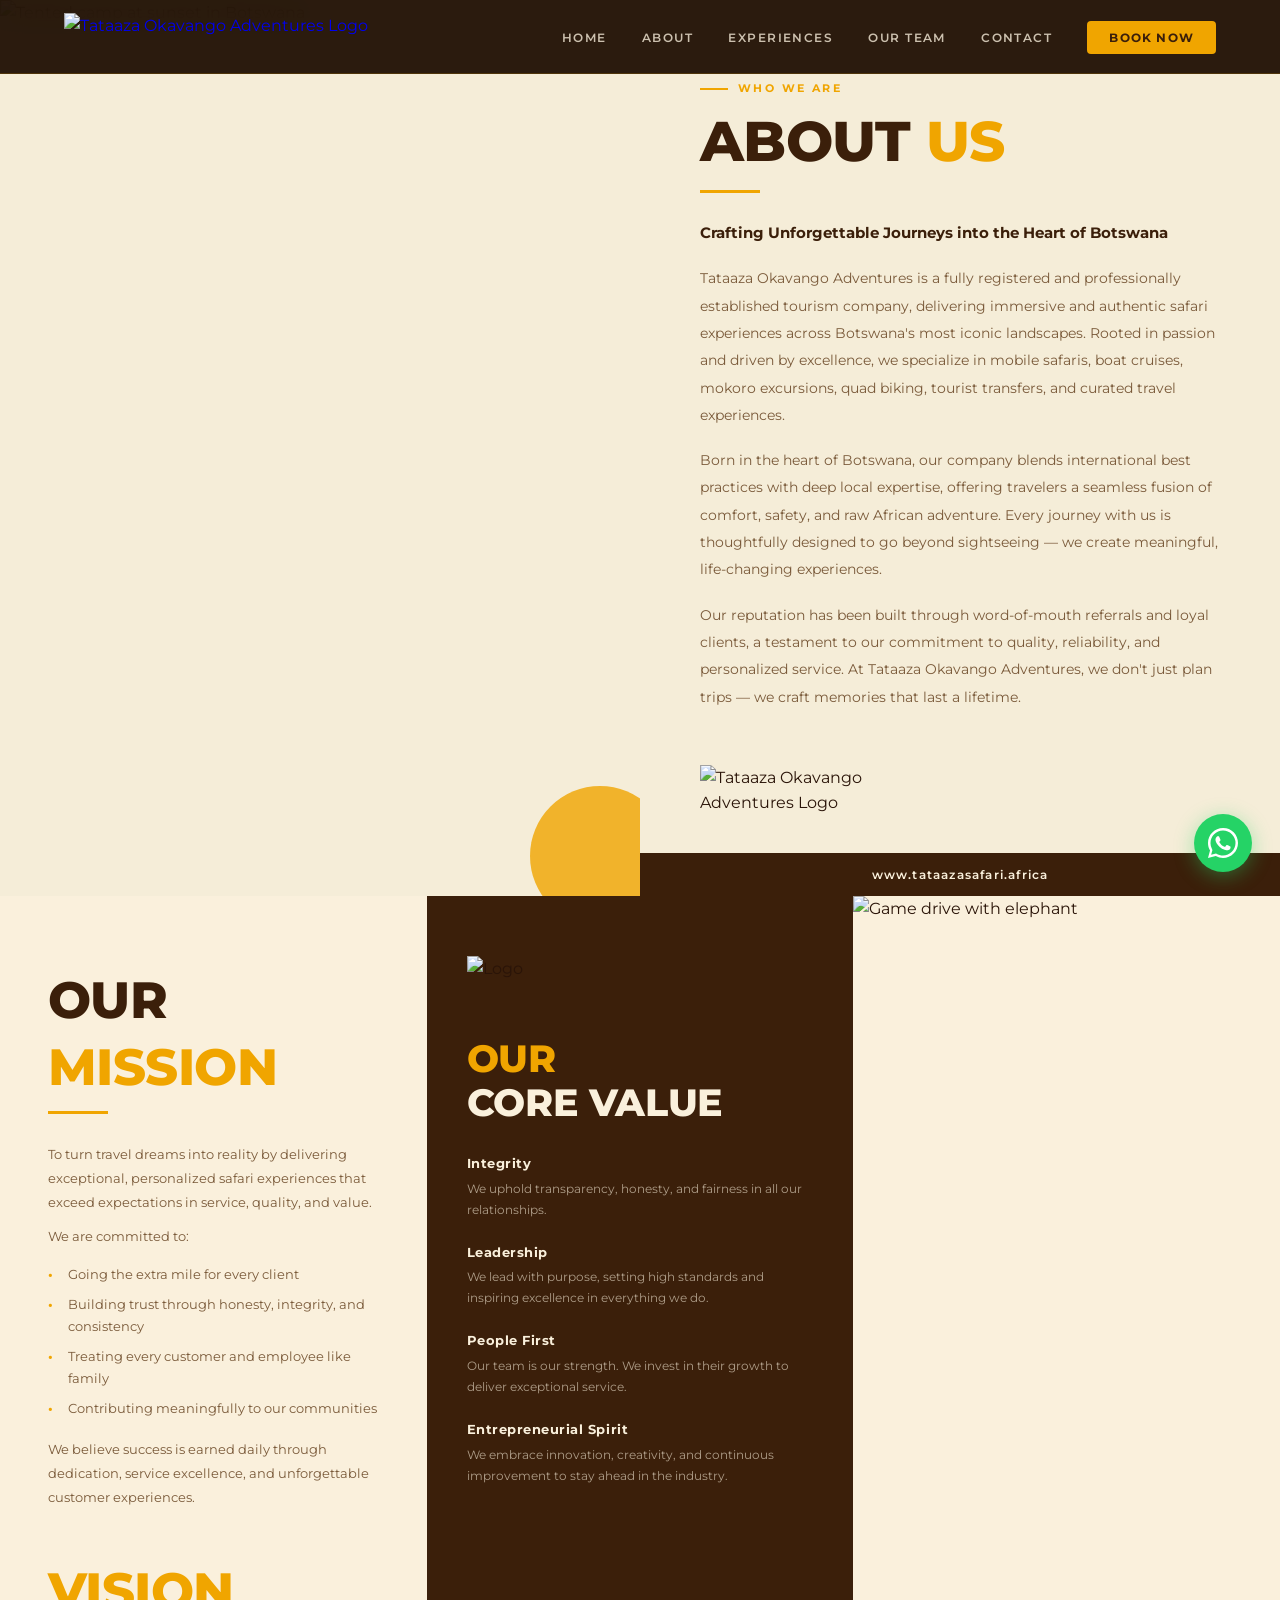
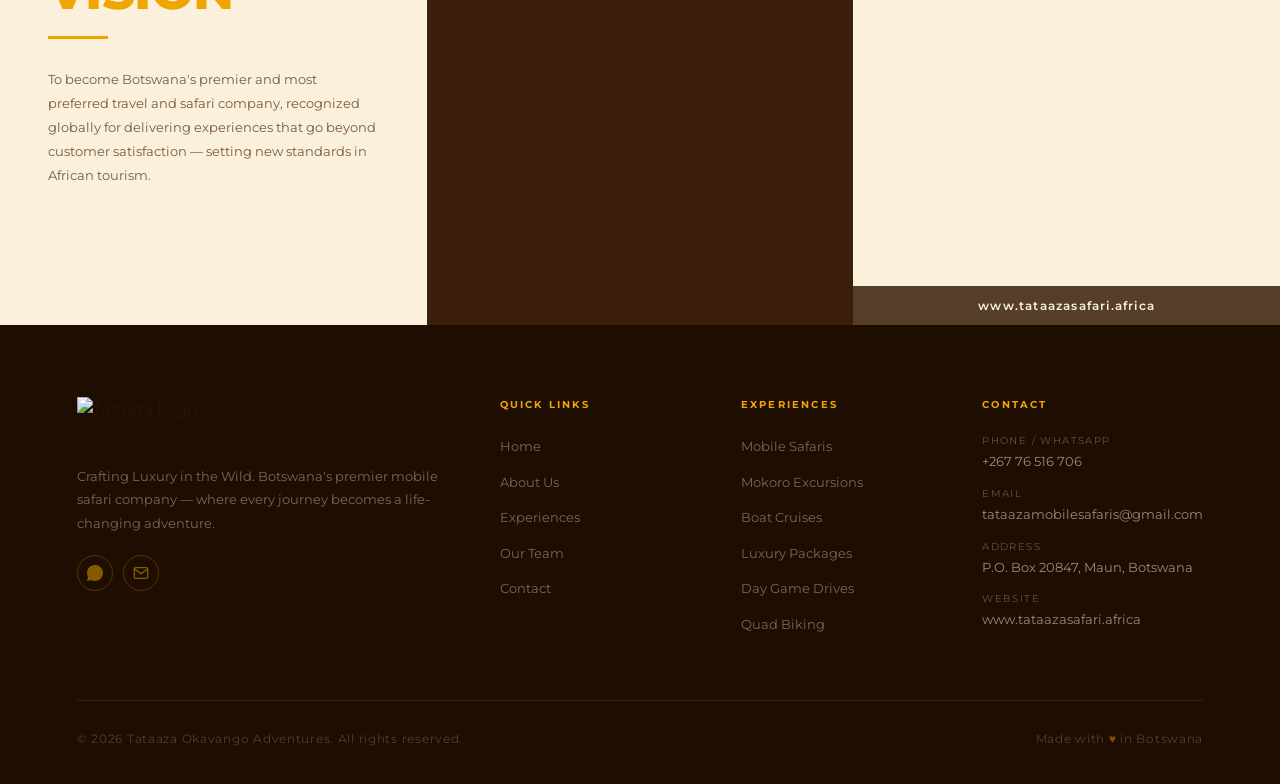
==== about.html @ d3a43def "Initial website upload" ====
<!DOCTYPE html>
<html lang="en">
<head>
  <meta charset="UTF-8">
  <meta name="viewport" content="width=device-width, initial-scale=1.0">
  <title>About Us | Tataaza Okavango Adventures</title>
  <meta name="description" content="Learn about Tataaza Okavango Adventures — our story, mission, vision and core values.">
  <link rel="preconnect" href="https://fonts.googleapis.com">
  <link rel="preconnect" href="https://fonts.gstatic.com" crossorigin>
  <link rel="stylesheet" href="css/style.css">
</head>
<body>

<!-- NAV -->
<nav id="main-nav">
  <a href="index.html" class="nav-logo">
    <img src="images/01_logo.png" alt="Tataaza Okavango Adventures Logo">
  </a>
  <ul class="nav-links">
    <li><a href="index.html">Home</a></li>
    <li><a href="about.html">About</a></li>
    <li><a href="experiences.html">Experiences</a></li>
    <li><a href="team.html">Our Team</a></li>
    <li><a href="contact.html">Contact</a></li>
    <li><a href="booking.html" class="nav-cta">Book Now</a></li>
  </ul>
  <button class="nav-hamburger" id="hamburger" aria-label="Menu">
    <span></span><span></span><span></span>
  </button>
</nav>

<!-- ABOUT US -->
<section id="about">
  <div class="about-layout">
    <div class="about-left reveal">
      <img src="images/05_tented_camp_sunset.jpg" alt="Tented camp at sunset in Botswana">
      <div class="about-corner-accent"></div>
    </div>
    <div class="about-right">
      <div class="section-label reveal">Who We Are</div>
      <h2 class="section-title reveal reveal-delay-1">ABOUT <span class="accent">US</span></h2>
      <div class="divider reveal reveal-delay-1"></div>
      <p style="font-size:15px;font-weight:700;color:var(--brown);margin-bottom:20px;" class="reveal reveal-delay-2">
        Crafting Unforgettable Journeys into the Heart of Botswana
      </p>
      <p class="about-body reveal reveal-delay-2">
        Tataaza Okavango Adventures is a fully registered and professionally established tourism company, delivering immersive and authentic safari experiences across Botswana's most iconic landscapes. Rooted in passion and driven by excellence, we specialize in mobile safaris, boat cruises, mokoro excursions, quad biking, tourist transfers, and curated travel experiences.
      </p>
      <p class="about-body reveal reveal-delay-3">
        Born in the heart of Botswana, our company blends international best practices with deep local expertise, offering travelers a seamless fusion of comfort, safety, and raw African adventure. Every journey with us is thoughtfully designed to go beyond sightseeing — we create meaningful, life-changing experiences.
      </p>
      <p class="about-body reveal reveal-delay-3">
        Our reputation has been built through word-of-mouth referrals and loyal clients, a testament to our commitment to quality, reliability, and personalized service. At Tataaza Okavango Adventures, we don't just plan trips — we craft memories that last a lifetime.
      </p>
      <img src="images/02_logo_large.png" class="about-logo reveal reveal-delay-4" alt="Tataaza Okavango Adventures Logo">
      <div class="about-footer-url">www.tataazasafari.africa</div>
    </div>
  </div>
</section>

<!-- MISSION / VISION / CORE VALUES -->
<section id="mission">
  <div class="mission-layout">
    <div class="mission-left">
      <div class="mission-block">
        <h2 class="mission-block-title dark reveal">OUR</h2>
        <h2 class="mission-block-title gold reveal reveal-delay-1">MISSION</h2>
        <div class="divider reveal reveal-delay-1"></div>
        <p class="mission-body reveal reveal-delay-2">
          To turn travel dreams into reality by delivering exceptional, personalized safari experiences that exceed expectations in service, quality, and value.
        </p>
        <p class="mission-body reveal reveal-delay-2">We are committed to:</p>
        <ul class="mission-list reveal reveal-delay-3">
          <li>Going the extra mile for every client</li>
          <li>Building trust through honesty, integrity, and consistency</li>
          <li>Treating every customer and employee like family</li>
          <li>Contributing meaningfully to our communities</li>
        </ul>
        <p class="mission-body reveal reveal-delay-3" style="margin-top:14px;">
          We believe success is earned daily through dedication, service excellence, and unforgettable customer experiences.
        </p>
      </div>
      <div class="mission-block">
        <h2 class="mission-block-title gold reveal">VISION</h2>
        <div class="divider reveal reveal-delay-1"></div>
        <p class="mission-body reveal reveal-delay-2">
          To become Botswana's premier and most preferred travel and safari company, recognized globally for delivering experiences that go beyond customer satisfaction — setting new standards in African tourism.
        </p>
      </div>
    </div>
    <div class="mission-center">
      <img src="images/01_logo.png" class="values-logo-inline reveal" alt="Logo">
      <h2 class="values-section-title reveal reveal-delay-1">OUR</h2>
      <h2 class="values-section-title reveal reveal-delay-1" style="color:var(--cream);margin-bottom:30px;">CORE VALUE</h2>
      <div class="value-item reveal reveal-delay-2">
        <div class="value-item-title">Integrity</div>
        <div class="value-item-desc">We uphold transparency, honesty, and fairness in all our relationships.</div>
      </div>
      <div class="value-item reveal reveal-delay-2">
        <div class="value-item-title">Leadership</div>
        <div class="value-item-desc">We lead with purpose, setting high standards and inspiring excellence in everything we do.</div>
      </div>
      <div class="value-item reveal reveal-delay-3">
        <div class="value-item-title">People First</div>
        <div class="value-item-desc">Our team is our strength. We invest in their growth to deliver exceptional service.</div>
      </div>
      <div class="value-item reveal reveal-delay-3">
        <div class="value-item-title">Entrepreneurial Spirit</div>
        <div class="value-item-desc">We embrace innovation, creativity, and continuous improvement to stay ahead in the industry.</div>
      </div>
    </div>
    <div class="mission-right reveal reveal-delay-2">
      <img src="images/06_elephant_guide_jeep.jpg" alt="Game drive with elephant">
      <div class="mission-footer-url">www.tataazasafari.africa</div>
    </div>
  </div>
</section>

<!-- FOOTER -->
<footer>
  <div class="footer-grid">
    <div>
      <img src="images/01_logo.png" class="footer-logo" alt="Tataaza Logo">
      <p class="footer-brand-desc">Crafting Luxury in the Wild. Botswana's premier mobile safari company — where every journey becomes a life-changing adventure.</p>
      <div class="footer-social">
        <a href="https://wa.me/26776516706" target="_blank" rel="noopener" aria-label="WhatsApp">
          <svg viewBox="0 0 24 24" width="16" height="16" fill="currentColor"><path d="M20.52 3.48A11.93 11.93 0 0 0 12 0C5.37 0 0 5.37 0 12c0 2.12.56 4.19 1.62 6.01L0 24l6.18-1.62A11.93 11.93 0 0 0 12 24c6.63 0 12-5.37 12-12 0-3.21-1.25-6.22-3.48-8.52z"/></svg>
        </a>
        <a href="mailto:tataazamobilesafaris@gmail.com" aria-label="Email">
          <svg viewBox="0 0 24 24" width="16" height="16" fill="none" stroke="currentColor" stroke-width="2"><path d="M4 4h16c1.1 0 2 .9 2 2v12c0 1.1-.9 2-2 2H4c-1.1 0-2-.9-2-2V6c0-1.1.9-2 2-2z"/><polyline points="22,6 12,13 2,6"/></svg>
        </a>
      </div>
    </div>
    <div>
      <div class="footer-col-title">Quick Links</div>
      <ul class="footer-links">
        <li><a href="index.html">Home</a></li>
        <li><a href="about.html">About Us</a></li>
        <li><a href="experiences.html">Experiences</a></li>
        <li><a href="team.html">Our Team</a></li>
        <li><a href="contact.html">Contact</a></li>
      </ul>
    </div>
    <div>
      <div class="footer-col-title">Experiences</div>
      <ul class="footer-links">
        <li><a href="booking.html">Mobile Safaris</a></li>
        <li><a href="booking.html">Mokoro Excursions</a></li>
        <li><a href="booking.html">Boat Cruises</a></li>
        <li><a href="booking.html">Luxury Packages</a></li>
        <li><a href="booking.html">Day Game Drives</a></li>
        <li><a href="booking.html">Quad Biking</a></li>
      </ul>
    </div>
    <div>
      <div class="footer-col-title">Contact</div>
      <div class="footer-contact-item"><span>Phone / WhatsApp</span><a href="tel:+26776516706">+267 76 516 706</a></div>
      <div class="footer-contact-item"><span>Email</span><a href="mailto:tataazamobilesafaris@gmail.com">tataazamobilesafaris@gmail.com</a></div>
      <div class="footer-contact-item"><span>Address</span><span>P.O. Box 20847, Maun, Botswana</span></div>
      <div class="footer-contact-item"><span>Website</span><a href="https://www.tataazasafari.africa" target="_blank" rel="noopener">www.tataazasafari.africa</a></div>
    </div>
  </div>
  <div class="footer-bottom">
    <p>&copy; 2026 Tataaza Okavango Adventures. All rights reserved.</p>
    <p>Made with <span>♥</span> in Botswana</p>
  </div>
</footer>

<a class="whatsapp-float" href="https://wa.me/26776516706?text=Hello%20Tataaza!%20I'd%20like%20to%20enquire%20about%20a%20safari." target="_blank" rel="noopener" aria-label="Chat on WhatsApp">
  <svg viewBox="0 0 24 24"><path d="M20.52 3.48A11.93 11.93 0 0 0 12 0C5.37 0 0 5.37 0 12c0 2.12.56 4.19 1.62 6.01L0 24l6.18-1.62A11.93 11.93 0 0 0 12 24c6.63 0 12-5.37 12-12 0-3.21-1.25-6.22-3.48-8.52zM12 22c-1.85 0-3.66-.5-5.23-1.44l-.37-.22-3.87 1.01 1.04-3.76-.24-.39A9.94 9.94 0 0 1 2 12C2 6.48 6.48 2 12 2c2.67 0 5.18 1.04 7.07 2.93A9.94 9.94 0 0 1 22 12c0 5.52-4.48 10-10 10zm5.44-7.43c-.3-.15-1.77-.87-2.04-.97s-.47-.15-.67.15-.77.97-.94 1.17-.35.22-.64.07a8.12 8.12 0 0 1-2.39-1.47 8.95 8.95 0 0 1-1.65-2.05c-.17-.3-.02-.46.13-.61.13-.13.3-.34.44-.51.15-.17.2-.3.3-.5s.05-.37-.02-.52c-.07-.15-.67-1.62-.92-2.22-.24-.58-.49-.5-.67-.51l-.57-.01c-.2 0-.52.07-.79.37s-1.04 1.02-1.04 2.48 1.07 2.88 1.22 3.08c.15.2 2.1 3.21 5.09 4.5.71.31 1.27.49 1.7.63.71.22 1.36.19 1.87.12.57-.09 1.77-.72 2.02-1.42.25-.7.25-1.3.17-1.42-.07-.12-.27-.19-.57-.34z"/></svg>
</a>

<script src="js/main.js"></script>
</body>
</html>
---- css/style.css ----
/* ====================================================
   TATAAZA OKAVANGO ADVENTURES — Main Stylesheet
   Fonts: Coco Gothic (via Google Fonts fallback) + Montserrat
   Colors from brand PDF:
     Brown dark  : #3B1F0A
     Gold/Orange : #D4920A / #F0A500
     Cream/Beige : #FAF0DC / #EDE0C4
   ==================================================== */

@import url('https://fonts.googleapis.com/css2?family=Montserrat:ital,wght@0,300;0,400;0,600;0,700;0,800;1,400&family=Playfair+Display:ital,wght@0,700;0,800;1,700&display=swap');

:root {
  /* Brand palette (from PDF) */
  --brown:        #3B1F0A;
  --brown-mid:    #5C3317;
  --brown-light:  #8B5E3C;
  --gold:         #F0A500;
  --gold-dark:    #C88200;
  --gold-pale:    #FAE9BC;
  --cream:        #FAF0DC;
  --cream-dark:   #EDE0C4;
  --cream-warm:   #F5EDD8;
  --bark:         #1E0E02;
  --text-dark:    #2A1408;
  --text-muted:   #7A5A3A;

  /* Spacing */
  --section-pad:  110px 6vw;
  --max-w:        1200px;
}

*, *::before, *::after { box-sizing: border-box; margin: 0; padding: 0; }
html { scroll-behavior: smooth; }

body {
  font-family: 'Montserrat', sans-serif;
  background: var(--cream);
  color: var(--text-dark);
  overflow-x: hidden;
  line-height: 1.6;
}

img { display: block; max-width: 100%; }

/* ─── TYPOGRAPHY ─── */
h1, h2, h3 {
  font-family: 'Montserrat', sans-serif;
  font-weight: 800;
  line-height: 1.05;
  letter-spacing: -0.01em;
}

.display-title {
  font-size: clamp(48px, 7vw, 88px);
  font-weight: 800;
  text-transform: uppercase;
  letter-spacing: -0.02em;
}

.section-title {
  font-size: clamp(32px, 4.5vw, 56px);
  font-weight: 800;
  text-transform: uppercase;
  color: var(--brown);
}

.section-title .accent {
  color: var(--gold);
}

.section-label {
  font-size: 11px;
  font-weight: 700;
  letter-spacing: 0.22em;
  text-transform: uppercase;
  color: var(--gold);
  margin-bottom: 14px;
  display: flex;
  align-items: center;
  gap: 10px;
}
.section-label::before {
  content: '';
  display: block;
  width: 28px; height: 2px;
  background: var(--gold);
}

.divider {
  width: 60px; height: 3px;
  background: var(--gold);
  margin: 20px 0 28px;
}

/* ─── BUTTONS ─── */
.btn-primary {
  display: inline-flex;
  align-items: center;
  gap: 10px;
  background: var(--gold);
  color: var(--brown);
  text-decoration: none;
  padding: 14px 34px;
  font-family: 'Montserrat', sans-serif;
  font-size: 12px;
  font-weight: 700;
  letter-spacing: 0.14em;
  text-transform: uppercase;
  border-radius: 4px;
  border: none;
  cursor: pointer;
  transition: background 0.2s, transform 0.15s;
}
.btn-primary:hover {
  background: var(--gold-dark);
  transform: translateY(-2px);
}

.btn-secondary {
  display: inline-flex;
  align-items: center;
  gap: 10px;
  background: transparent;
  color: var(--cream);
  text-decoration: none;
  padding: 14px 34px;
  font-family: 'Montserrat', sans-serif;
  font-size: 12px;
  font-weight: 600;
  letter-spacing: 0.14em;
  text-transform: uppercase;
  border: 2px solid rgba(250,240,220,0.5);
  border-radius: 4px;
  transition: border-color 0.2s, color 0.2s;
}
.btn-secondary:hover {
  border-color: var(--gold);
  color: var(--gold);
}

.btn-dark {
  display: inline-flex;
  align-items: center;
  gap: 10px;
  background: var(--brown);
  color: var(--gold);
  text-decoration: none;
  padding: 14px 34px;
  font-family: 'Montserrat', sans-serif;
  font-size: 12px;
  font-weight: 700;
  letter-spacing: 0.14em;
  text-transform: uppercase;
  border-radius: 4px;
  border: none;
  cursor: pointer;
  transition: background 0.2s;
}
.btn-dark:hover { background: var(--brown-mid); }

/* ─── SECTION BASE ─── */
section { position: relative; }
.section-inner {
  max-width: var(--max-w);
  margin: 0 auto;
  padding: var(--section-pad);
}

/* ─────────────────────────────────────────
   NAV
───────────────────────────────────────── */
nav {
  position: fixed;
  top: 0; left: 0; right: 0;
  z-index: 1000;
  display: flex;
  align-items: center;
  justify-content: space-between;
  padding: 0 5vw;
  height: 74px;
  background: rgba(30, 14, 2, 0.94);
  backdrop-filter: blur(14px);
  border-bottom: 1px solid rgba(240,165,0,0.18);
  transition: background 0.3s;
}

.nav-logo {
  display: flex;
  align-items: center;
  gap: 12px;
  text-decoration: none;
}

.nav-logo img {
  height: 48px;
  width: auto;
  object-fit: contain;
}

.nav-links {
  display: flex;
  align-items: center;
  gap: 2.2rem;
  list-style: none;
}

.nav-links a {
  color: rgba(250,240,220,0.78);
  text-decoration: none;
  font-size: 12px;
  font-weight: 600;
  letter-spacing: 0.12em;
  text-transform: uppercase;
  transition: color 0.2s;
}
.nav-links a:hover { color: var(--gold); }

.nav-cta {
  background: var(--gold) !important;
  color: var(--brown) !important;
  padding: 9px 22px;
  border-radius: 4px;
  font-weight: 700 !important;
  letter-spacing: 0.1em !important;
  transition: background 0.2s !important;
}
.nav-cta:hover { background: var(--gold-dark) !important; }

.nav-hamburger {
  display: none;
  flex-direction: column;
  gap: 5px;
  cursor: pointer;
  background: none;
  border: none;
  padding: 4px;
}
.nav-hamburger span {
  display: block;
  width: 24px; height: 2px;
  background: var(--gold);
  border-radius: 2px;
  transition: all 0.3s;
}

/* ─────────────────────────────────────────
   HERO
───────────────────────────────────────── */
#hero {
  min-height: 100vh;
  display: flex;
  flex-direction: column;
  justify-content: flex-end;
  position: relative;
  overflow: hidden;
}

.hero-bg {
  position: absolute;
  inset: 0;
  background-size: cover;
  background-position: center;
}

.hero-bg::after {
  content: '';
  position: absolute;
  inset: 0;
  background: linear-gradient(
    to bottom,
    rgba(10,5,0,0.25) 0%,
    rgba(10,5,0,0.05) 35%,
    rgba(30,14,2,0.88) 100%
  );
}

/* Wildlife silhouette strip at hero bottom */
.hero-silhouette {
  position: absolute;
  bottom: 0; left: 0; right: 0;
  height: 140px;
  z-index: 2;
  pointer-events: none;
}
.hero-silhouette img {
  width: 100%;
  height: 100%;
  object-fit: cover;
  object-position: bottom;
  filter: brightness(0) invert(0); /* keep dark */
}

.hero-content {
  position: relative;
  z-index: 3;
  padding: 0 8vw 130px;
  max-width: 900px;
}

.hero-tag {
  display: inline-block;
  font-size: 11px;
  font-weight: 700;
  letter-spacing: 0.22em;
  text-transform: uppercase;
  color: var(--gold);
  border: 1px solid rgba(240,165,0,0.5);
  padding: 7px 18px;
  border-radius: 4px;
  margin-bottom: 26px;
  background: rgba(240,165,0,0.12);
}

.hero-headline {
  font-size: clamp(48px, 8vw, 96px);
  font-weight: 800;
  line-height: 0.95;
  color: var(--cream);
  margin-bottom: 28px;
  text-transform: uppercase;
  letter-spacing: -0.02em;
  text-shadow: 0 2px 32px rgba(0,0,0,0.35);
}

.hero-sub {
  font-size: 15px;
  font-weight: 400;
  line-height: 1.8;
  color: rgba(250,240,220,0.78);
  max-width: 480px;
  margin-bottom: 44px;
  letter-spacing: 0.03em;
}

.hero-actions {
  display: flex;
  align-items: center;
  gap: 16px;
  flex-wrap: wrap;
}

/* Contact bar in hero bottom */
.hero-footer-bar {
  position: absolute;
  bottom: 0; left: 0; right: 0;
  z-index: 4;
  display: flex;
  align-items: center;
  justify-content: center;
  gap: 8px;
  padding: 14px 5vw;
  background: rgba(59, 31, 10, 0.88);
  font-size: 13px;
  font-weight: 500;
  color: rgba(250,240,220,0.9);
  letter-spacing: 0.04em;
}
.hero-footer-bar span { opacity: 0.5; }

/* ─────────────────────────────────────────
   WELCOME / ABOUT
───────────────────────────────────────── */
#welcome {
  background: var(--cream);
}

/* Painted watercolor brush texture overlay */
#welcome::before {
  content: '';
  position: absolute;
  top: 0; left: 0; right: 0; bottom: 0;
  background: url('../images/19_page_background_texture.jpg') center/cover no-repeat;
  opacity: 0.06;
  pointer-events: none;
}

.welcome-layout {
  display: grid;
  grid-template-columns: 1fr 1fr;
  gap: 80px;
  align-items: start;
}

.welcome-left {}

.welcome-title-block {
  margin-bottom: 32px;
}

.welcome-body {
  font-size: 14px;
  font-weight: 400;
  line-height: 1.95;
  color: var(--text-muted);
  margin-bottom: 18px;
}

.welcome-sig {
  margin-top: 36px;
  padding-top: 24px;
  border-top: 1px solid rgba(59,31,10,0.12);
}
.welcome-sig-name {
  font-weight: 700;
  font-size: 15px;
  color: var(--brown);
}
.welcome-sig-role {
  font-size: 12px;
  font-weight: 600;
  letter-spacing: 0.12em;
  text-transform: uppercase;
  color: var(--gold);
  margin-top: 4px;
}

/* Right: sliced vertical photo strip like PDF page 2 */
.welcome-photo-strip {
  display: flex;
  gap: 4px;
  height: 560px;
  align-items: stretch;
}
.welcome-photo-strip .strip-slice {
  flex: 1;
  overflow: hidden;
  border-radius: 3px;
}
.welcome-photo-strip .strip-slice img {
  width: 100%;
  height: 100%;
  object-fit: cover;
  object-position: center;
  transition: transform 0.5s;
}
.welcome-photo-strip .strip-slice:hover img {
  transform: scale(1.04);
}

.welcome-footer-url {
  text-align: center;
  font-size: 12px;
  font-weight: 600;
  letter-spacing: 0.14em;
  color: var(--cream);
  background: var(--brown);
  padding: 10px 0;
  border-radius: 40px;
  margin-top: 32px;
}

/* ─────────────────────────────────────────
   ABOUT US (full split page)
───────────────────────────────────────── */
#about {
  background: var(--cream-warm);
  position: relative;
}

.about-layout {
  display: grid;
  grid-template-columns: 1fr 1fr;
  min-height: 70vh;
  gap: 0;
}

.about-left {
  position: relative;
  overflow: hidden;
}
.about-left img {
  width: 100%;
  height: 100%;
  object-fit: cover;
}

/* Rounded corner accent block (like PDF p3) */
.about-corner-accent {
  position: absolute;
  bottom: -30px; right: -30px;
  width: 140px; height: 140px;
  background: var(--gold);
  border-radius: 50%;
  opacity: 0.8;
  z-index: 2;
}

.about-right {
  padding: 80px 60px;
  background: var(--cream-warm);
  display: flex;
  flex-direction: column;
  justify-content: center;
  position: relative;
}

/* Faint logo watermark */
.about-right::after {
  content: '';
  position: absolute;
  bottom: 40px; right: 40px;
  width: 180px; height: 180px;
  background: url('../images/02_logo_large.png') center/contain no-repeat;
  opacity: 0.08;
  pointer-events: none;
}

.about-body {
  font-size: 14px;
  font-weight: 400;
  line-height: 1.95;
  color: var(--text-muted);
  margin-bottom: 18px;
}

.about-logo {
  margin-top: 36px;
  width: 180px;
}

.about-footer-url {
  position: absolute;
  bottom: 0; left: 0; right: 0;
  text-align: center;
  font-size: 12px;
  font-weight: 600;
  color: var(--cream);
  background: var(--brown);
  padding: 12px 0;
  letter-spacing: 0.1em;
}

/* ─────────────────────────────────────────
   MISSION / VISION / CORE VALUES
───────────────────────────────────────── */
#mission {
  background: var(--cream);
  position: relative;
}

/* Texture overlay */
#mission::before {
  content: '';
  position: absolute;
  inset: 0;
  background: url('../images/19_page_background_texture.jpg') center/cover;
  opacity: 0.06;
  pointer-events: none;
}

.mission-layout {
  display: grid;
  grid-template-columns: 1fr 1fr 1fr;
  gap: 0;
  min-height: 600px;
}

/* Left: Mission + Vision on cream */
.mission-left {
  padding: 80px 48px;
  background: var(--cream);
  display: flex;
  flex-direction: column;
  justify-content: center;
}

.mission-block { margin-bottom: 48px; }

.mission-block-title {
  font-size: clamp(36px, 4vw, 52px);
  font-weight: 800;
  text-transform: uppercase;
  line-height: 0.95;
  margin-bottom: 18px;
}
.mission-block-title.gold { color: var(--gold); }
.mission-block-title.dark { color: var(--brown); }

.mission-body {
  font-size: 13px;
  font-weight: 400;
  line-height: 1.85;
  color: var(--text-muted);
  margin-bottom: 10px;
}

.mission-list {
  list-style: none;
  margin-top: 10px;
}
.mission-list li {
  font-size: 13px;
  font-weight: 400;
  color: var(--text-muted);
  line-height: 1.7;
  padding: 4px 0 4px 20px;
  position: relative;
}
.mission-list li::before {
  content: '•';
  position: absolute;
  left: 0;
  color: var(--gold);
  font-weight: 700;
}

/* Centre: Core Values on dark brown */
.mission-center {
  background: var(--brown);
  padding: 60px 40px;
  display: flex;
  flex-direction: column;
  justify-content: flex-start;
}

.values-section-title {
  font-size: clamp(28px, 3vw, 42px);
  font-weight: 800;
  text-transform: uppercase;
  color: var(--gold);
  line-height: 1;
  margin-bottom: 6px;
}

.values-logo-inline {
  width: 56px;
  height: 56px;
  object-fit: contain;
  margin-bottom: 28px;
}

.value-item {
  margin-bottom: 22px;
}
.value-item-title {
  font-size: 13px;
  font-weight: 700;
  color: var(--cream);
  margin-bottom: 4px;
  letter-spacing: 0.04em;
}
.value-item-desc {
  font-size: 12px;
  font-weight: 400;
  color: rgba(250,240,220,0.6);
  line-height: 1.75;
}

/* Right: photo of jeep + elephant */
.mission-right {
  position: relative;
  overflow: hidden;
}
.mission-right img {
  width: 100%;
  height: 100%;
  object-fit: cover;
  object-position: left center;
}

.mission-footer-url {
  position: absolute;
  bottom: 0; left: 0; right: 0;
  text-align: center;
  font-size: 12px;
  font-weight: 600;
  color: var(--cream);
  background: rgba(59,31,10,0.85);
  padding: 10px 0;
  letter-spacing: 0.1em;
}

/* ─────────────────────────────────────────
   EXPERIENCES / SIGNATURE
───────────────────────────────────────── */
#experiences {
  background: var(--cream-warm);
  position: relative;
}

#experiences::before {
  content: '';
  position: absolute;
  inset: 0;
  background: url('../images/19_page_background_texture.jpg') center/cover;
  opacity: 0.07;
  pointer-events: none;
}

.exp-layout {
  display: grid;
  grid-template-columns: 1fr 1fr;
  gap: 80px;
  align-items: start;
}

.exp-left {}

.exp-type-label {
  font-size: 12px;
  font-weight: 700;
  color: var(--gold);
  letter-spacing: 0.16em;
  text-transform: uppercase;
  margin-bottom: 8px;
}

.exp-type-body {
  font-size: 13px;
  font-weight: 400;
  line-height: 1.85;
  color: var(--text-muted);
  margin-bottom: 24px;
}

.exp-right {
  text-align: right;
  position: relative;
}

.exp-signature-title {
  font-size: clamp(48px, 6vw, 80px);
  font-weight: 800;
  text-transform: uppercase;
  line-height: 0.9;
  letter-spacing: -0.02em;
  color: var(--brown);
}
.exp-signature-title .accent {
  color: var(--gold);
  display: block;
  margin-top: 4px;
}
.exp-signature-sub {
  font-size: 13px;
  font-style: italic;
  color: var(--gold);
  margin-top: 12px;
  line-height: 1.6;
  font-weight: 600;
}

/* Destination photo strip (horizontal, 5 images) */
.exp-photo-row {
  display: grid;
  grid-template-columns: repeat(5, 1fr);
  gap: 0;
  margin-top: 60px;
  height: 280px;
}

.exp-photo-cell {
  position: relative;
  overflow: hidden;
}
.exp-photo-cell img {
  width: 100%;
  height: 100%;
  object-fit: cover;
  transition: transform 0.5s;
}
.exp-photo-cell:hover img { transform: scale(1.06); }

.exp-photo-caption {
  position: absolute;
  bottom: 0; left: 0; right: 0;
  background: linear-gradient(to top, rgba(30,14,2,0.85) 0%, transparent 100%);
  padding: 20px 12px 12px;
  font-size: 10px;
  font-weight: 700;
  text-transform: uppercase;
  letter-spacing: 0.08em;
  color: var(--cream);
  line-height: 1.4;
}

.exp-destinations-bar {
  background: var(--brown);
  color: rgba(250,240,220,0.75);
  font-size: 11px;
  font-weight: 500;
  letter-spacing: 0.06em;
  padding: 14px 5vw;
  text-align: center;
  line-height: 1.8;
}

/* ─────────────────────────────────────────
   WHY CHOOSE US
───────────────────────────────────────── */
#why {
  background: var(--cream);
  position: relative;
}

#why::before {
  content: '';
  position: absolute;
  inset: 0;
  background: url('../images/19_page_background_texture.jpg') center/cover;
  opacity: 0.06;
  pointer-events: none;
}

.why-layout {
  display: grid;
  grid-template-columns: 1fr 1fr;
  gap: 80px;
  align-items: center;
}

.why-left {}

.why-points {
  display: flex;
  flex-direction: column;
  gap: 20px;
  margin-top: 36px;
}

.why-point {
  display: flex;
  gap: 16px;
  align-items: flex-start;
}

.why-bullet {
  width: 8px; height: 8px;
  border-radius: 50%;
  background: var(--gold);
  margin-top: 6px;
  flex-shrink: 0;
}

.why-point-text {
  font-size: 13px;
  font-weight: 400;
  line-height: 1.75;
  color: var(--text-muted);
}

.why-logo-block {
  margin-top: 48px;
}
.why-logo-block img {
  width: 200px;
}

/* Right: stacked tent interior photos */
.why-right {
  display: grid;
  grid-template-columns: 1fr 1fr;
  gap: 8px;
}
.why-photo-main {
  grid-column: span 2;
  height: 280px;
  overflow: hidden;
  border-radius: 3px;
}
.why-photo-main img {
  width: 100%;
  height: 100%;
  object-fit: cover;
}
.why-photo-small {
  height: 200px;
  overflow: hidden;
  border-radius: 3px;
  position: relative;
}
.why-photo-small img {
  width: 100%;
  height: 100%;
  object-fit: cover;
}
/* Brown block accent */
.why-photo-block {
  background: var(--brown);
  border-radius: 3px;
}

/* ─────────────────────────────────────────
   GEAR / CLOSING INSPIRATION
───────────────────────────────────────── */
#gear {
  background: var(--brown);
  position: relative;
  overflow: hidden;
}

.gear-layout {
  display: grid;
  grid-template-columns: 1fr 1fr;
  min-height: 70vh;
  gap: 0;
}

.gear-left {
  position: relative;
  overflow: hidden;
}
.gear-left img {
  width: 100%;
  height: 100%;
  object-fit: cover;
}

/* Silhouette overlay at bottom of photo */
.gear-left::after {
  content: '';
  position: absolute;
  bottom: 0; left: 0; right: 0;
  height: 120px;
  background: url('../images/17_wildlife_silhouette_strip.png') bottom/contain no-repeat;
  opacity: 0.85;
}

.gear-right {
  background: var(--cream);
  padding: 80px 60px;
  display: flex;
  flex-direction: column;
  justify-content: center;
}

.gear-heading {
  font-size: clamp(28px, 3.5vw, 44px);
  font-weight: 800;
  text-transform: uppercase;
  color: var(--brown);
  margin-bottom: 8px;
}
.gear-heading .accent { color: var(--gold); display: block; }

.gear-body {
  font-size: 14px;
  font-weight: 400;
  line-height: 1.9;
  color: var(--text-muted);
  margin-bottom: 18px;
}

.gear-quote {
  font-size: 15px;
  font-weight: 700;
  font-style: italic;
  color: var(--brown);
  margin-top: 24px;
}

.gear-header-bar {
  background: var(--brown);
  padding: 28px 8vw;
  display: flex;
  align-items: center;
  justify-content: flex-end;
}
.gear-header-bar-title {
  font-size: clamp(22px, 3vw, 40px);
  font-weight: 800;
  text-transform: uppercase;
  color: var(--cream);
  text-align: right;
}
.gear-header-bar-title span {
  display: block;
  color: var(--gold);
}

/* ─────────────────────────────────────────
   TEAM
───────────────────────────────────────── */
#team {
  position: relative;
  overflow: hidden;
}

.team-hero-bg {
  position: absolute;
  inset: 0;
  background-size: cover;
  background-position: center top;
  z-index: 0;
}
.team-hero-bg::after {
  content: '';
  position: absolute;
  inset: 0;
  background: linear-gradient(to bottom,
    rgba(10,5,0,0.5) 0%,
    rgba(250,240,220,0.92) 45%,
    var(--cream) 80%
  );
}

.team-inner {
  position: relative;
  z-index: 1;
  max-width: var(--max-w);
  margin: 0 auto;
  padding: 80px 6vw 100px;
}

.team-headline {
  font-size: clamp(36px, 6vw, 72px);
  font-weight: 800;
  text-transform: uppercase;
  color: var(--cream);
  text-align: center;
  letter-spacing: -0.01em;
  margin-bottom: 12px;
  text-shadow: 0 2px 20px rgba(0,0,0,0.4);
}
.team-logo-top {
  display: flex;
  justify-content: center;
  margin-bottom: 16px;
}
.team-logo-top img {
  height: 72px;
  filter: drop-shadow(0 2px 8px rgba(0,0,0,0.4));
}

.team-grid {
  display: grid;
  grid-template-columns: 1fr 1fr;
  gap: 40px;
  margin-top: 60px;
}

.team-card {
  background: var(--cream);
  border-radius: 4px;
  overflow: hidden;
  box-shadow: 0 8px 40px rgba(59,31,10,0.15);
}

.team-photo {
  width: 100%;
  aspect-ratio: 4/3;
  object-fit: cover;
  object-position: top center;
  display: block;
}

.team-name-bar {
  background: var(--brown);
  padding: 14px 24px;
  font-size: 12px;
  font-weight: 700;
  letter-spacing: 0.18em;
  text-transform: uppercase;
  color: var(--gold);
  text-align: center;
}

.team-card-body {
  padding: 28px 28px 32px;
  display: grid;
  grid-template-columns: 1fr 1fr;
  gap: 24px;
}

.team-bio-col { }

.team-bio-name {
  font-size: 14px;
  font-weight: 700;
  color: var(--brown);
  margin-bottom: 4px;
}
.team-bio-role {
  font-size: 11px;
  font-weight: 600;
  letter-spacing: 0.12em;
  text-transform: uppercase;
  color: var(--gold);
  margin-bottom: 16px;
}
.team-bio-text {
  font-size: 12px;
  font-weight: 400;
  line-height: 1.8;
  color: var(--text-muted);
}

/* Silhouette footer bar */
.team-footer-url {
  text-align: center;
  font-size: 12px;
  font-weight: 600;
  letter-spacing: 0.12em;
  color: var(--cream);
  background: var(--brown);
  padding: 14px 0;
  position: relative;
  z-index: 1;
}
.team-silhouette-bar {
  height: 80px;
  background: url('../images/17_wildlife_silhouette_strip.png') bottom/cover;
  background-color: var(--cream);
  opacity: 0.6;
}

/* ─────────────────────────────────────────
   BOOKING / CONTACT
───────────────────────────────────────── */
#booking {
  background: var(--cream-warm);
  position: relative;
}

#booking::before {
  content: '';
  position: absolute;
  inset: 0;
  background: url('../images/19_page_background_texture.jpg') center/cover;
  opacity: 0.06;
}

.booking-layout {
  display: grid;
  grid-template-columns: 1fr 1.5fr;
  gap: 80px;
  align-items: start;
}

.booking-left {}

.contact-cards {
  display: flex;
  flex-direction: column;
  gap: 14px;
  margin-top: 40px;
}

.contact-card {
  display: flex;
  align-items: center;
  gap: 16px;
  background: var(--cream);
  border: 1px solid rgba(59,31,10,0.12);
  padding: 16px 20px;
  border-radius: 4px;
  text-decoration: none;
  transition: border-color 0.2s, background 0.2s;
}
.contact-card:hover {
  border-color: var(--gold);
  background: var(--gold-pale);
}
.contact-card-icon {
  width: 44px; height: 44px;
  border-radius: 50%;
  display: flex;
  align-items: center;
  justify-content: center;
  font-size: 20px;
  flex-shrink: 0;
}
.contact-card-icon.whatsapp { background: #E8F8EE; }
.contact-card-icon.email    { background: #EEF3FB; }
.contact-card-icon.phone    { background: var(--gold-pale); }
.contact-card-label {
  font-size: 10px;
  font-weight: 700;
  letter-spacing: 0.16em;
  text-transform: uppercase;
  color: var(--text-muted);
  margin-bottom: 2px;
}
.contact-card-value {
  font-size: 14px;
  font-weight: 600;
  color: var(--brown);
}

.booking-address {
  font-size: 12px;
  color: var(--text-muted);
  margin-top: 20px;
  font-weight: 400;
}

/* Form */
.booking-form {
  background: var(--brown);
  padding: 52px 52px 56px;
  border-radius: 6px;
  position: relative;
}

.form-title {
  font-size: 28px;
  font-weight: 700;
  color: var(--cream);
  margin-bottom: 6px;
}
.form-sub {
  font-size: 13px;
  font-weight: 400;
  color: rgba(250,240,220,0.55);
  margin-bottom: 36px;
}

.form-row {
  display: grid;
  grid-template-columns: 1fr 1fr;
  gap: 14px;
  margin-bottom: 14px;
}
.form-group {
  display: flex;
  flex-direction: column;
  gap: 7px;
  margin-bottom: 14px;
}
.form-group label {
  font-size: 10px;
  font-weight: 700;
  letter-spacing: 0.18em;
  text-transform: uppercase;
  color: rgba(250,240,220,0.5);
}
.form-group input,
.form-group select,
.form-group textarea {
  background: rgba(250,240,220,0.08);
  border: 1px solid rgba(250,240,220,0.18);
  border-radius: 4px;
  padding: 12px 16px;
  font-family: 'Montserrat', sans-serif;
  font-size: 13px;
  font-weight: 400;
  color: var(--cream);
  outline: none;
  transition: border-color 0.2s;
  width: 100%;
  appearance: none;
}
.form-group input::placeholder,
.form-group textarea::placeholder { color: rgba(250,240,220,0.3); }
.form-group input:focus,
.form-group select:focus,
.form-group textarea:focus { border-color: var(--gold); }
.form-group select option { background: var(--brown); color: var(--cream); }
.form-group textarea { resize: vertical; min-height: 100px; line-height: 1.6; }

.form-submit {
  width: 100%;
  margin-top: 8px;
  display: flex;
  align-items: center;
  justify-content: center;
  gap: 12px;
  background: var(--gold);
  color: var(--brown);
  border: none;
  border-radius: 4px;
  padding: 15px 32px;
  font-family: 'Montserrat', sans-serif;
  font-size: 12px;
  font-weight: 700;
  letter-spacing: 0.14em;
  text-transform: uppercase;
  cursor: pointer;
  transition: background 0.2s, transform 0.15s;
}
.form-submit:hover { background: var(--gold-dark); transform: translateY(-1px); }
.form-note {
  font-size: 11px;
  font-weight: 400;
  color: rgba(250,240,220,0.35);
  text-align: center;
  margin-top: 14px;
}

.success-msg {
  display: none;
  text-align: center;
  padding: 40px 32px;
}
.success-msg .icon { font-size: 52px; margin-bottom: 18px; }
.success-msg h3 {
  font-size: 28px;
  font-weight: 700;
  color: var(--cream);
  margin-bottom: 10px;
}
.success-msg p {
  font-size: 14px;
  font-weight: 300;
  color: rgba(250,240,220,0.55);
  margin-bottom: 24px;
}

/* ─────────────────────────────────────────
   JOIN (CONTACT CLOSING)
───────────────────────────────────────── */
#join {
  position: relative;
  overflow: hidden;
}

.join-layout {
  display: grid;
  grid-template-columns: 1fr 1fr;
  min-height: 60vh;
}

.join-left {
  background: rgba(30,14,2,0.75);
  position: relative;
  display: flex;
  flex-direction: column;
  justify-content: flex-end;
  padding: 60px 8vw;
}
.join-bg {
  position: absolute;
  inset: 0;
  z-index: -1;
}
.join-bg img {
  width: 100%;
  height: 100%;
  object-fit: cover;
}

.join-logo { width: 160px; margin-bottom: 32px; }

.join-heading {
  font-size: clamp(36px, 5vw, 64px);
  font-weight: 800;
  text-transform: uppercase;
  color: var(--gold);
  line-height: 1;
  margin-bottom: 6px;
}
.join-heading .white { color: var(--cream); }

.join-contacts {
  display: flex;
  flex-direction: column;
  gap: 16px;
  margin-top: 32px;
}
.join-contact-item {
  display: flex;
  align-items: center;
  gap: 14px;
  color: rgba(250,240,220,0.85);
  font-size: 14px;
  font-weight: 500;
  text-decoration: none;
  transition: color 0.2s;
}
.join-contact-item:hover { color: var(--gold); }
.join-contact-icon {
  width: 36px; height: 36px;
  border: 1.5px solid rgba(250,240,220,0.4);
  border-radius: 50%;
  display: flex;
  align-items: center;
  justify-content: center;
  font-size: 14px;
  flex-shrink: 0;
}

.join-right {
  position: relative;
}
.join-right img {
  width: 100%;
  height: 100%;
  object-fit: cover;
}

/* Wildlife silhouette at bottom */
.join-silhouette {
  position: absolute;
  bottom: 0; left: 0; right: 0;
  height: 100px;
  background: url('../images/17b_wildlife_silhouette_strip2.png') bottom/cover;
  z-index: 2;
}

.join-url-bar {
  position: absolute;
  bottom: 0; left: 0; right: 0;
  text-align: right;
  font-size: 12px;
  font-weight: 600;
  letter-spacing: 0.1em;
  color: var(--cream);
  background: rgba(59,31,10,0.85);
  padding: 10px 20px;
  z-index: 3;
}

/* ─────────────────────────────────────────
   FOOTER
───────────────────────────────────────── */
footer {
  background: var(--bark);
  padding: 72px 6vw 36px;
}

.footer-grid {
  max-width: var(--max-w);
  margin: 0 auto;
  display: grid;
  grid-template-columns: 2fr 1fr 1fr 1fr;
  gap: 60px;
  padding-bottom: 56px;
  border-bottom: 1px solid rgba(240,165,0,0.14);
}

.footer-logo { height: 52px; width: auto; margin-bottom: 16px; }

.footer-brand-desc {
  font-size: 13px;
  font-weight: 400;
  line-height: 1.8;
  color: rgba(250,240,220,0.4);
  margin-bottom: 20px;
}

.footer-social { display: flex; gap: 10px; }
.footer-social a {
  width: 36px; height: 36px;
  border: 1px solid rgba(240,165,0,0.25);
  border-radius: 50%;
  display: flex;
  align-items: center;
  justify-content: center;
  color: rgba(240,165,0,0.5);
  text-decoration: none;
  font-size: 15px;
  transition: border-color 0.2s, color 0.2s;
}
.footer-social a:hover { border-color: var(--gold); color: var(--gold); }

.footer-col-title {
  font-size: 10px;
  font-weight: 700;
  letter-spacing: 0.22em;
  text-transform: uppercase;
  color: var(--gold);
  margin-bottom: 20px;
}
.footer-links { list-style: none; display: flex; flex-direction: column; gap: 10px; }
.footer-links a {
  font-size: 13px;
  font-weight: 400;
  color: rgba(250,240,220,0.4);
  text-decoration: none;
  transition: color 0.2s;
}
.footer-links a:hover { color: var(--gold); }

.footer-contact-item {
  display: flex;
  flex-direction: column;
  gap: 2px;
  margin-bottom: 14px;
}
.footer-contact-item span:first-child {
  font-size: 10px;
  letter-spacing: 0.14em;
  text-transform: uppercase;
  color: rgba(250,240,220,0.3);
}
.footer-contact-item a,
.footer-contact-item span:last-child {
  font-size: 13px;
  font-weight: 400;
  color: rgba(250,240,220,0.55);
  text-decoration: none;
}
.footer-contact-item a:hover { color: var(--gold); }

.footer-bottom {
  max-width: var(--max-w);
  margin: 0 auto;
  padding-top: 28px;
  display: flex;
  align-items: center;
  justify-content: space-between;
  flex-wrap: wrap;
  gap: 12px;
}
.footer-bottom p {
  font-size: 12px;
  font-weight: 400;
  color: rgba(250,240,220,0.22);
  letter-spacing: 0.06em;
}
.footer-bottom span { color: rgba(240,165,0,0.45); }

/* ─────────────────────────────────────────
   FLOATING WHATSAPP
───────────────────────────────────────── */
.whatsapp-float {
  position: fixed;
  bottom: 28px; right: 28px;
  z-index: 999;
  width: 58px; height: 58px;
  background: #25D366;
  border-radius: 50%;
  display: flex;
  align-items: center;
  justify-content: center;
  box-shadow: 0 4px 20px rgba(37,211,102,0.4);
  text-decoration: none;
  transition: transform 0.2s, box-shadow 0.2s;
  animation: pulse-wa 2.5s ease infinite;
}
.whatsapp-float:hover {
  transform: scale(1.1);
  box-shadow: 0 6px 28px rgba(37,211,102,0.6);
  animation: none;
}
.whatsapp-float svg { width: 30px; height: 30px; fill: white; }

@keyframes pulse-wa {
  0%, 100% { box-shadow: 0 4px 20px rgba(37,211,102,0.4); }
  50%       { box-shadow: 0 4px 32px rgba(37,211,102,0.65); }
}

/* ─────────────────────────────────────────
   SCROLL REVEAL
───────────────────────────────────────── */
.reveal { opacity: 0; transform: translateY(26px); transition: opacity 0.7s ease, transform 0.7s ease; }
.reveal.visible { opacity: 1; transform: none; }
.reveal-delay-1 { transition-delay: 0.1s; }
.reveal-delay-2 { transition-delay: 0.2s; }
.reveal-delay-3 { transition-delay: 0.3s; }
.reveal-delay-4 { transition-delay: 0.4s; }

/* ─────────────────────────────────────────
   RESPONSIVE
───────────────────────────────────────── */
@media (max-width: 1024px) {
  .mission-layout { grid-template-columns: 1fr 1fr; }
  .mission-right { display: none; }
  .team-grid { grid-template-columns: 1fr; }
  .team-card-body { grid-template-columns: 1fr; }
}

@media (max-width: 900px) {
  .nav-links { display: none; }
  .nav-hamburger { display: flex; }
  nav.open .nav-links {
    display: flex;
    flex-direction: column;
    position: absolute;
    top: 74px; left: 0; right: 0;
    background: rgba(30,14,2,0.97);
    padding: 24px 5vw 32px;
    border-bottom: 1px solid rgba(240,165,0,0.2);
    gap: 20px;
  }
  .welcome-layout,
  .about-layout,
  .exp-layout,
  .why-layout,
  .gear-layout,
  .join-layout,
  .booking-layout { grid-template-columns: 1fr; gap: 40px; }
  .footer-grid { grid-template-columns: 1fr 1fr; }
  .form-row { grid-template-columns: 1fr; }
  .booking-form { padding: 36px 28px 40px; }
  .exp-photo-row { grid-template-columns: repeat(3, 1fr); }
  .exp-photo-row .exp-photo-cell:nth-child(4),
  .exp-photo-row .exp-photo-cell:nth-child(5) { display: none; }
  .hero-content { padding: 0 6vw 100px; }
}

@media (max-width: 600px) {
  :root { --section-pad: 70px 5vw; }
  .footer-grid { grid-template-columns: 1fr; }
  .exp-photo-row { grid-template-columns: 1fr 1fr; height: auto; }
  .exp-photo-cell { height: 160px; }
  .hero-footer-bar { flex-direction: column; gap: 4px; text-align: center; }
  .join-left, .join-right { min-height: 340px; }
  .mission-layout { grid-template-columns: 1fr; }
  .welcome-photo-strip { height: 300px; }
}
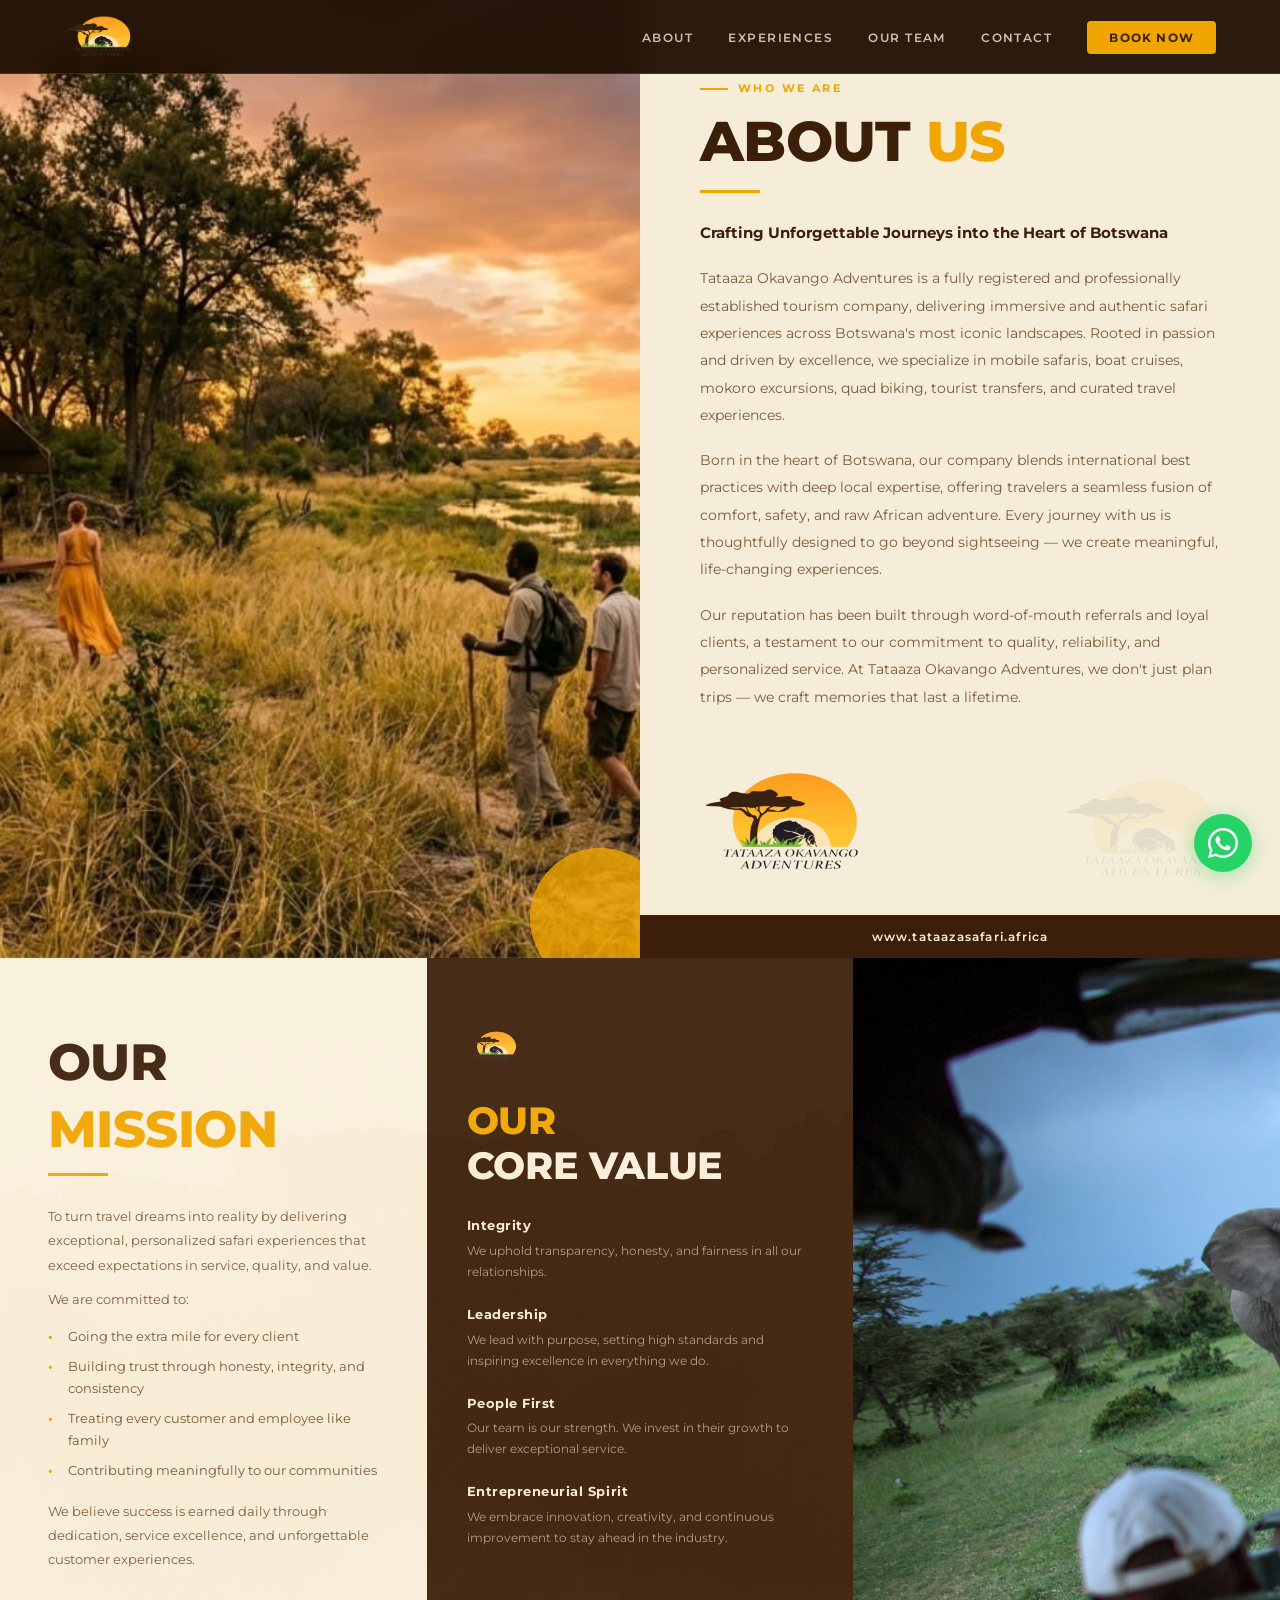
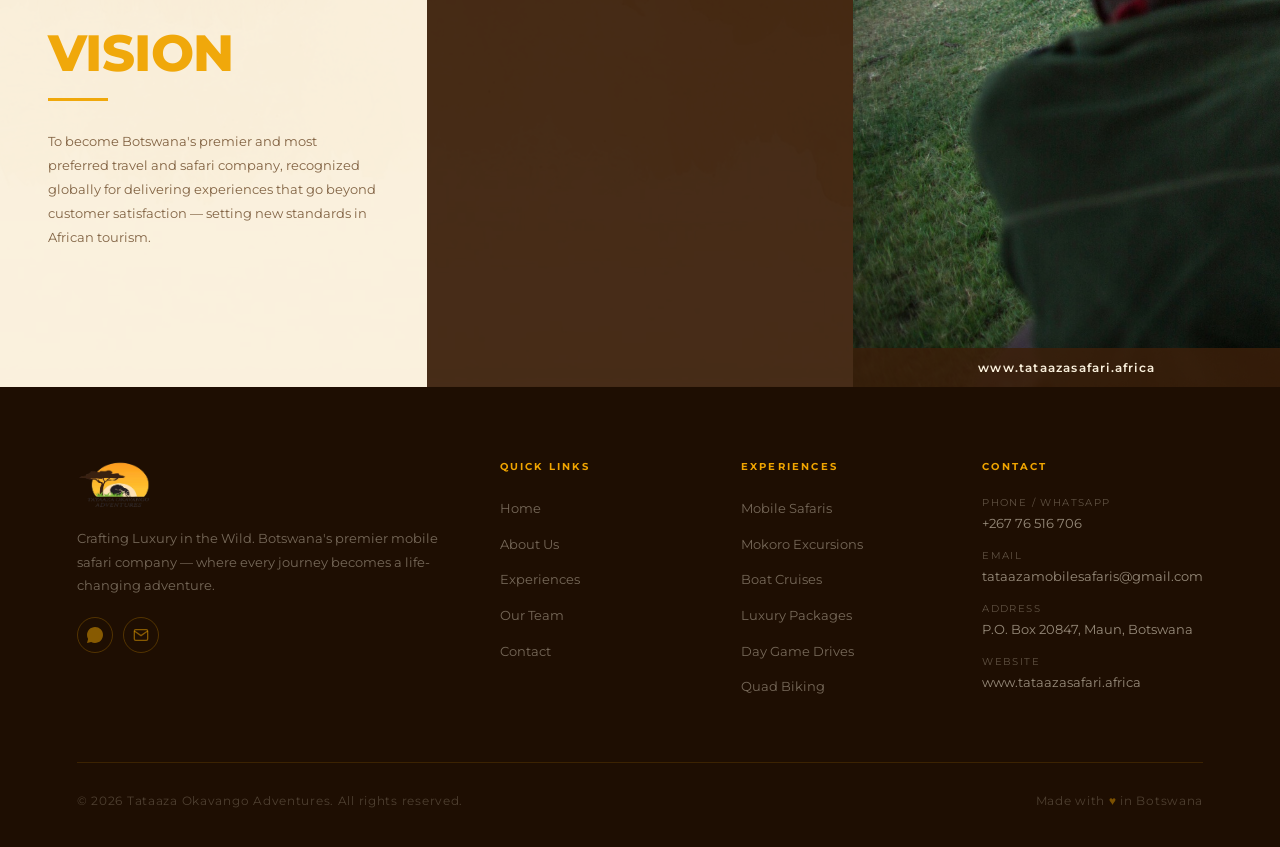
==== commit 942e67b7: "update all pages" ====
--- a/about.html
+++ b/about.html
@@ -17,7 +17,6 @@
     <img src="images/01_logo.png" alt="Tataaza Okavango Adventures Logo">
   </a>
   <ul class="nav-links">
-    <li><a href="index.html">Home</a></li>
     <li><a href="about.html">About</a></li>
     <li><a href="experiences.html">Experiences</a></li>
     <li><a href="team.html">Our Team</a></li>
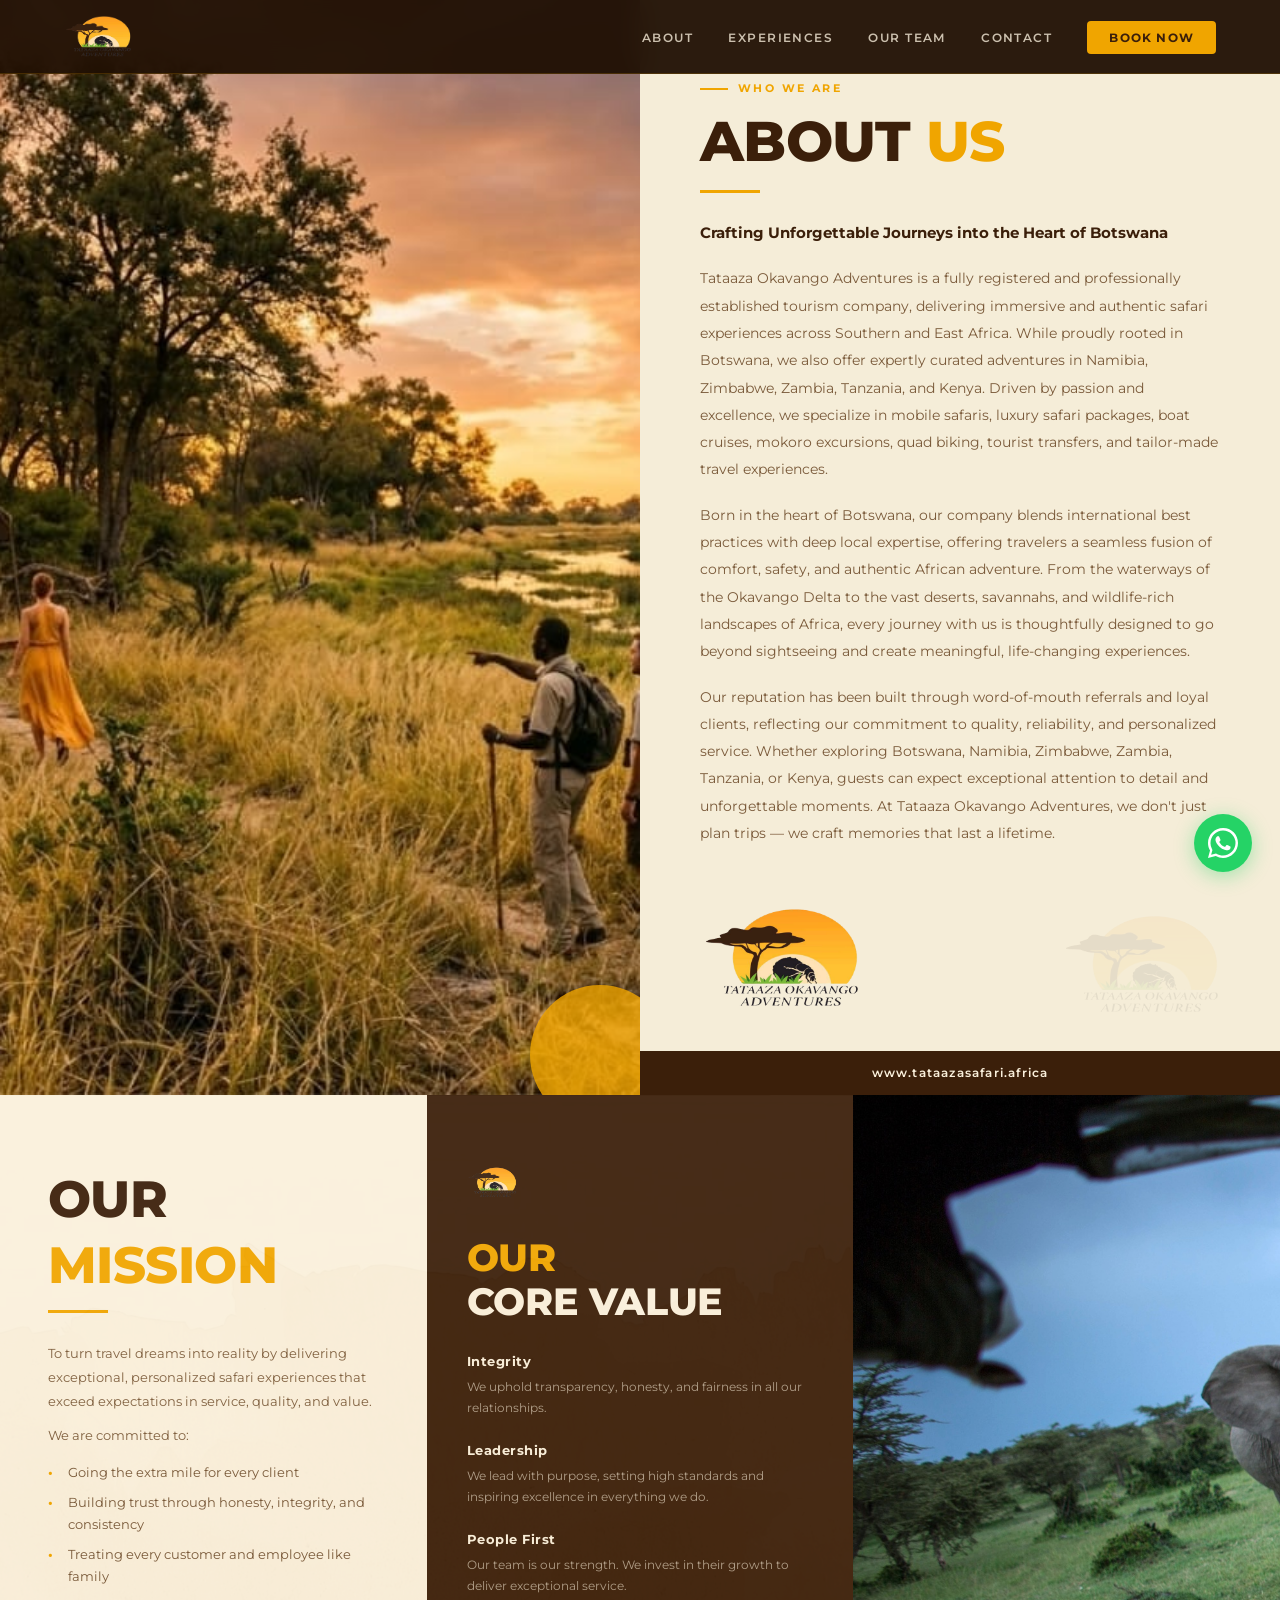
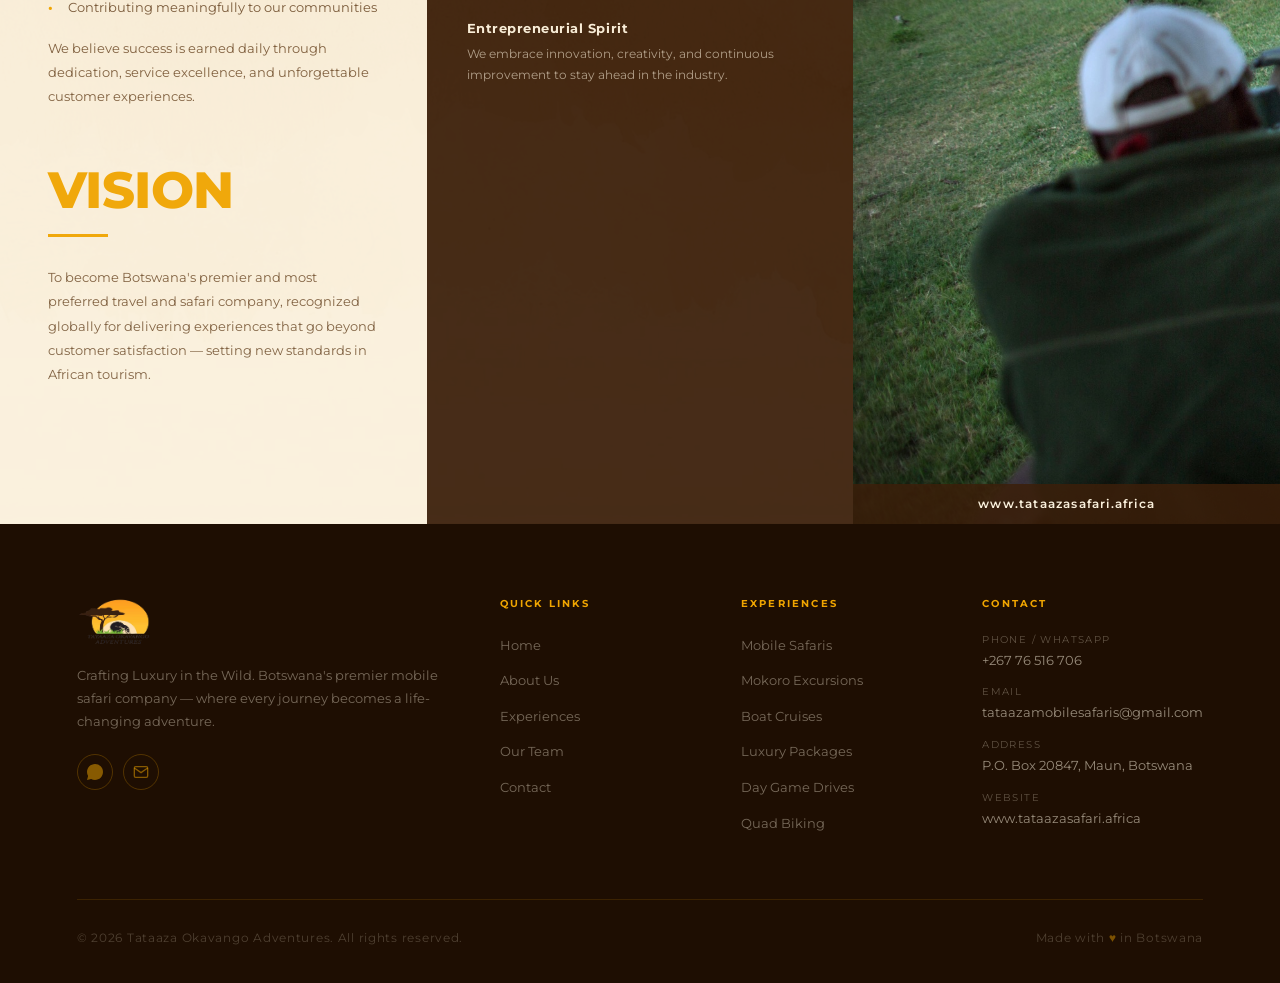
==== commit 8a8d92ee: "update" ====
--- a/about.html
+++ b/about.html
@@ -8,6 +8,8 @@
   <link rel="preconnect" href="https://fonts.googleapis.com">
   <link rel="preconnect" href="https://fonts.gstatic.com" crossorigin>
   <link rel="stylesheet" href="css/style.css">
+  <link rel="icon" type="image/png" href="images/02_logo_large.png">
+  <link rel="canonical" href="https://tataazasafari.africa/about">
 </head>
 <body>
 
@@ -43,14 +45,16 @@
         Crafting Unforgettable Journeys into the Heart of Botswana
       </p>
       <p class="about-body reveal reveal-delay-2">
-        Tataaza Okavango Adventures is a fully registered and professionally established tourism company, delivering immersive and authentic safari experiences across Botswana's most iconic landscapes. Rooted in passion and driven by excellence, we specialize in mobile safaris, boat cruises, mokoro excursions, quad biking, tourist transfers, and curated travel experiences.
-      </p>
-      <p class="about-body reveal reveal-delay-3">
-        Born in the heart of Botswana, our company blends international best practices with deep local expertise, offering travelers a seamless fusion of comfort, safety, and raw African adventure. Every journey with us is thoughtfully designed to go beyond sightseeing — we create meaningful, life-changing experiences.
-      </p>
-      <p class="about-body reveal reveal-delay-3">
-        Our reputation has been built through word-of-mouth referrals and loyal clients, a testament to our commitment to quality, reliability, and personalized service. At Tataaza Okavango Adventures, we don't just plan trips — we craft memories that last a lifetime.
-      </p>
+  Tataaza Okavango Adventures is a fully registered and professionally established tourism company, delivering immersive and authentic safari experiences across Southern and East Africa. While proudly rooted in Botswana, we also offer expertly curated adventures in Namibia, Zimbabwe, Zambia, Tanzania, and Kenya. Driven by passion and excellence, we specialize in mobile safaris, luxury safari packages, boat cruises, mokoro excursions, quad biking, tourist transfers, and tailor-made travel experiences.
+</p>
+
+<p class="about-body reveal reveal-delay-3">
+  Born in the heart of Botswana, our company blends international best practices with deep local expertise, offering travelers a seamless fusion of comfort, safety, and authentic African adventure. From the waterways of the Okavango Delta to the vast deserts, savannahs, and wildlife-rich landscapes of Africa, every journey with us is thoughtfully designed to go beyond sightseeing and create meaningful, life-changing experiences.
+</p>
+
+<p class="about-body reveal reveal-delay-3">
+  Our reputation has been built through word-of-mouth referrals and loyal clients, reflecting our commitment to quality, reliability, and personalized service. Whether exploring Botswana, Namibia, Zimbabwe, Zambia, Tanzania, or Kenya, guests can expect exceptional attention to detail and unforgettable moments. At Tataaza Okavango Adventures, we don't just plan trips — we craft memories that last a lifetime.
+</p>
       <img src="images/02_logo_large.png" class="about-logo reveal reveal-delay-4" alt="Tataaza Okavango Adventures Logo">
       <div class="about-footer-url">www.tataazasafari.africa</div>
     </div>
--- a/css/style.css
+++ b/css/style.css
@@ -253,6 +253,7 @@
   justify-content: flex-end;
   position: relative;
   overflow: hidden;
+  background: var(--bark);
 }
 
 .hero-bg {
@@ -276,18 +277,7 @@
 
 /* Wildlife silhouette strip at hero bottom */
 .hero-silhouette {
-  position: absolute;
-  bottom: 0; left: 0; right: 0;
-  height: 140px;
-  z-index: 2;
-  pointer-events: none;
-}
-.hero-silhouette img {
-  width: 100%;
-  height: 100%;
-  object-fit: cover;
-  object-position: bottom;
-  filter: brightness(0) invert(0); /* keep dark */
+  display: none;
 }
 
 .hero-content {
@@ -772,6 +762,177 @@
   letter-spacing: 0.08em;
   color: var(--cream);
   line-height: 1.4;
+}
+
+/* Signature Experience Media */
+.sig-hero-img {
+  position: relative;
+  margin-top: 28px;
+  border-radius: 3px;
+  overflow: hidden;
+  height: 220px;
+}
+.sig-hero-img img {
+  width: 100%;
+  height: 100%;
+  object-fit: cover;
+  transition: transform 0.6s ease;
+}
+.sig-hero-img:hover img { transform: scale(1.04); }
+.sig-hero-badge {
+  position: absolute;
+  bottom: 12px;
+  left: 14px;
+  background: var(--gold);
+  color: var(--brown);
+  font-size: 9px;
+  font-weight: 800;
+  letter-spacing: 0.18em;
+  text-transform: uppercase;
+  padding: 5px 10px;
+  border-radius: 2px;
+}
+
+.sig-img-grid {
+  display: grid;
+  grid-template-columns: 1fr 1fr;
+  gap: 8px;
+  margin-top: 8px;
+}
+.sig-img-cell {
+  position: relative;
+  height: 150px;
+  border-radius: 3px;
+  overflow: hidden;
+}
+.sig-img-cell img {
+  width: 100%;
+  height: 100%;
+  object-fit: cover;
+  transition: transform 0.6s ease;
+}
+.sig-img-cell:hover img { transform: scale(1.06); }
+.sig-img-label {
+  position: absolute;
+  bottom: 0; left: 0; right: 0;
+  background: linear-gradient(to top, rgba(30,14,2,0.82) 0%, transparent 100%);
+  padding: 18px 10px 8px;
+  font-size: 9.5px;
+  font-weight: 700;
+  letter-spacing: 0.1em;
+  text-transform: uppercase;
+  color: var(--cream);
+  text-align: left;
+}
+
+.sig-video-wrap {
+  margin-top: 8px;
+}
+.sig-video-label {
+  display: flex;
+  align-items: center;
+  gap: 8px;
+  font-size: 9px;
+  font-weight: 800;
+  letter-spacing: 0.18em;
+  text-transform: uppercase;
+  color: var(--gold);
+  margin-bottom: 8px;
+  text-align: left;
+}
+.sig-video-dot {
+  width: 7px;
+  height: 7px;
+  border-radius: 50%;
+  background: var(--gold);
+  display: inline-block;
+  animation: pulse-dot 2s ease-in-out infinite;
+}
+@keyframes pulse-dot {
+  0%, 100% { opacity: 1; transform: scale(1); }
+  50% { opacity: 0.5; transform: scale(0.7); }
+}
+.sig-videos-grid {
+  display: grid;
+  grid-template-columns: 1fr 1fr;
+  gap: 8px;
+}
+.sig-vid {
+  width: 100%;
+  height: 150px;
+  object-fit: cover;
+  border-radius: 3px;
+  background: var(--brown);
+  display: block;
+}
+.sig-vid:focus { outline: 2px solid var(--gold); }
+
+/* Accommodation block */
+.sig-accom {
+  margin-top: 8px;
+  text-align: left;
+}
+.sig-accom-title {
+  font-size: clamp(22px, 3vw, 32px);
+  font-weight: 800;
+  text-transform: uppercase;
+  letter-spacing: -0.01em;
+  color: var(--brown);
+  margin: 8px 0 12px;
+  line-height: 1;
+}
+.sig-accom-title .accent { color: var(--gold); }
+.sig-accom-body {
+  font-size: 12.5px;
+  line-height: 1.85;
+  color: var(--text-muted);
+  margin-bottom: 16px;
+}
+.sig-accom-grid {
+  display: grid;
+  grid-template-columns: 1.3fr 1fr;
+  gap: 8px;
+  height: 300px;
+}
+.sig-accom-side {
+  display: grid;
+  grid-template-rows: 1fr 1fr;
+  gap: 8px;
+}
+.sig-accom-cell {
+  position: relative;
+  overflow: hidden;
+  border-radius: 3px;
+  height: 100%;
+}
+.sig-accom-main { border-radius: 3px; }
+.sig-accom-cell img {
+  width: 100%;
+  height: 100%;
+  object-fit: cover;
+  transition: transform 0.6s ease;
+}
+.sig-accom-cell:hover img { transform: scale(1.05); }
+.sig-accom-overlay {
+  position: absolute;
+  bottom: 0; left: 0; right: 0;
+  background: linear-gradient(to top, rgba(30,14,2,0.85) 0%, transparent 100%);
+  padding: 22px 12px 10px;
+}
+.sig-accom-tag {
+  font-size: 8px;
+  font-weight: 800;
+  letter-spacing: 0.2em;
+  text-transform: uppercase;
+  color: var(--gold);
+  margin-bottom: 3px;
+}
+.sig-accom-caption {
+  font-size: 10px;
+  font-weight: 700;
+  letter-spacing: 0.1em;
+  text-transform: uppercase;
+  color: var(--cream);
 }
 
 .exp-destinations-bar {
@@ -1588,4 +1749,25 @@
   .join-left, .join-right { min-height: 340px; }
   .mission-layout { grid-template-columns: 1fr; }
   .welcome-photo-strip { height: 300px; }
-}
+  .sig-hero-img { height: 180px; }
+  .sig-img-cell { height: 120px; }
+}
+
+.exp-accom-section{
+    background: var(--cream-warm);
+    width: 100%;
+}
+
+.exp-accom-layout{
+    display:grid;
+    grid-template-columns:1fr 1fr;
+    gap:80px;
+    align-items:center;
+}
+
+@media (max-width:900px){
+    .exp-accom-layout{
+        grid-template-columns:1fr;
+        gap:40px;
+    }
+}
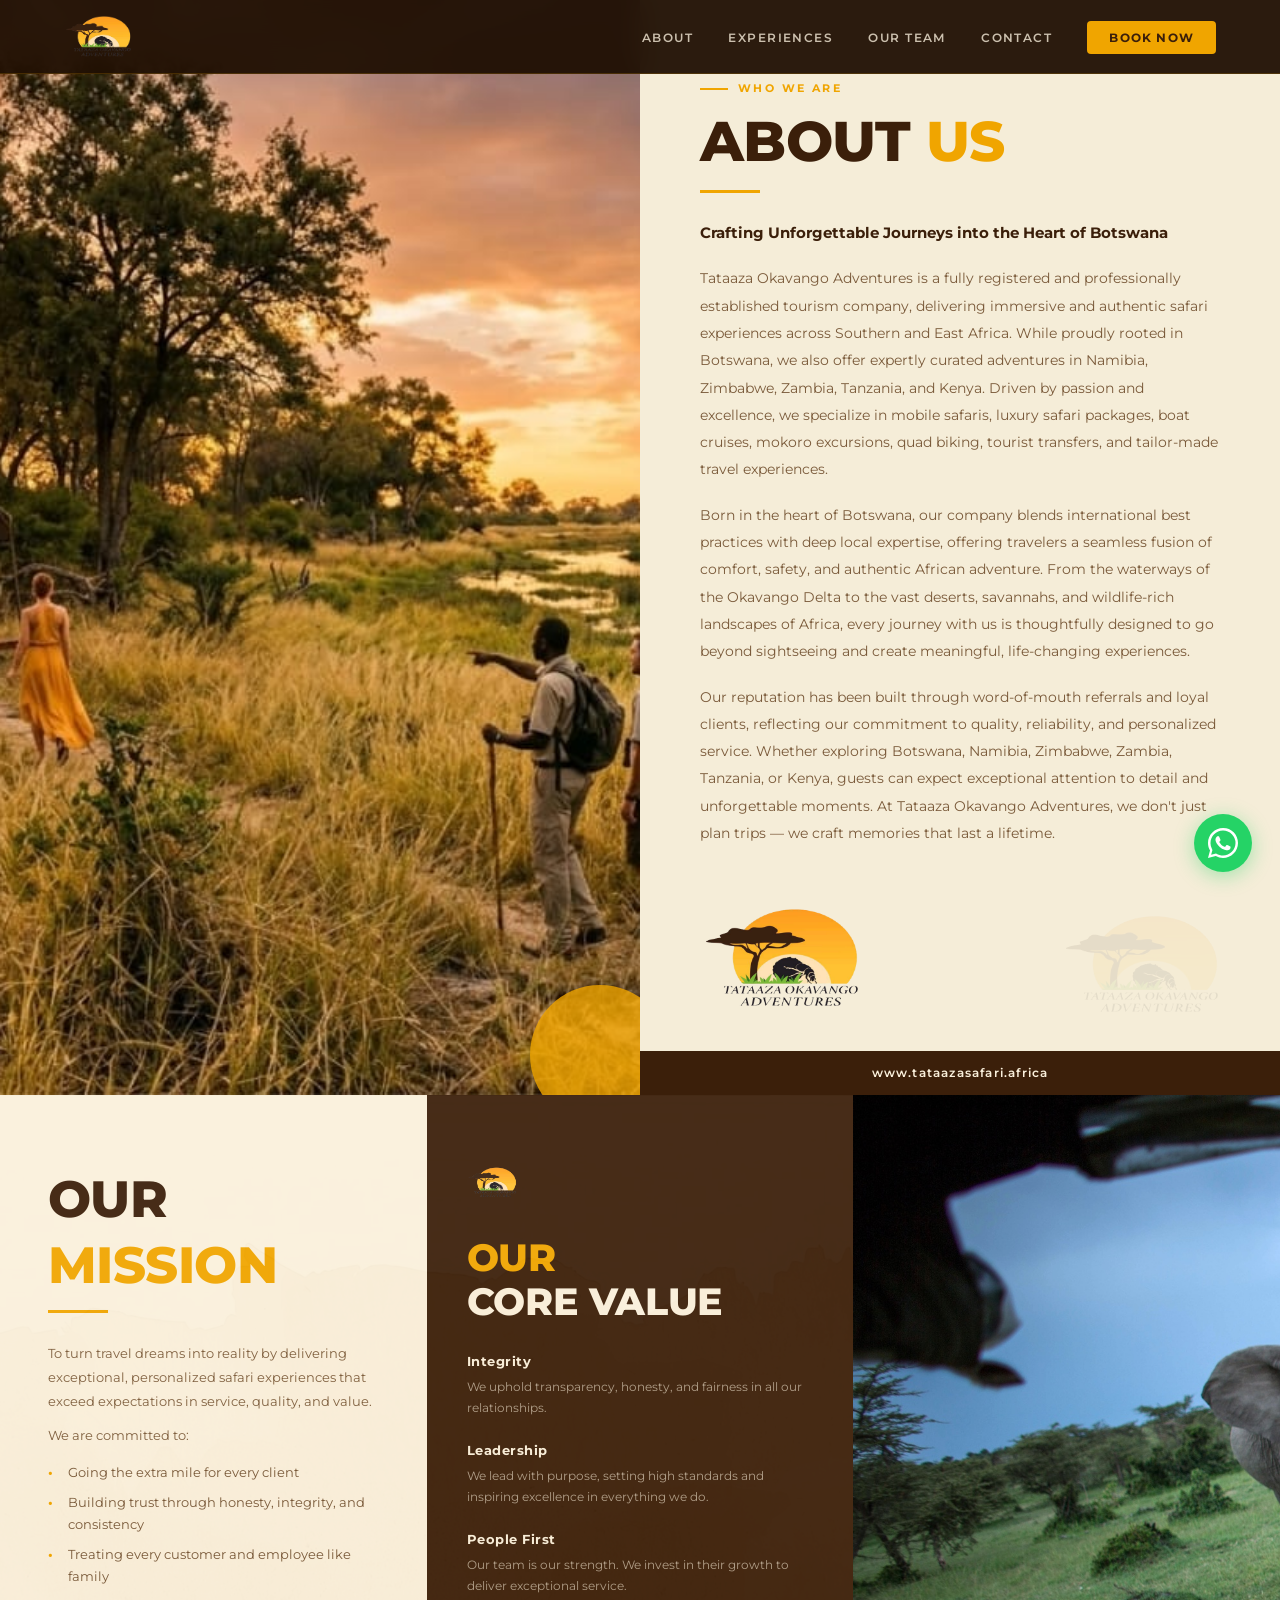
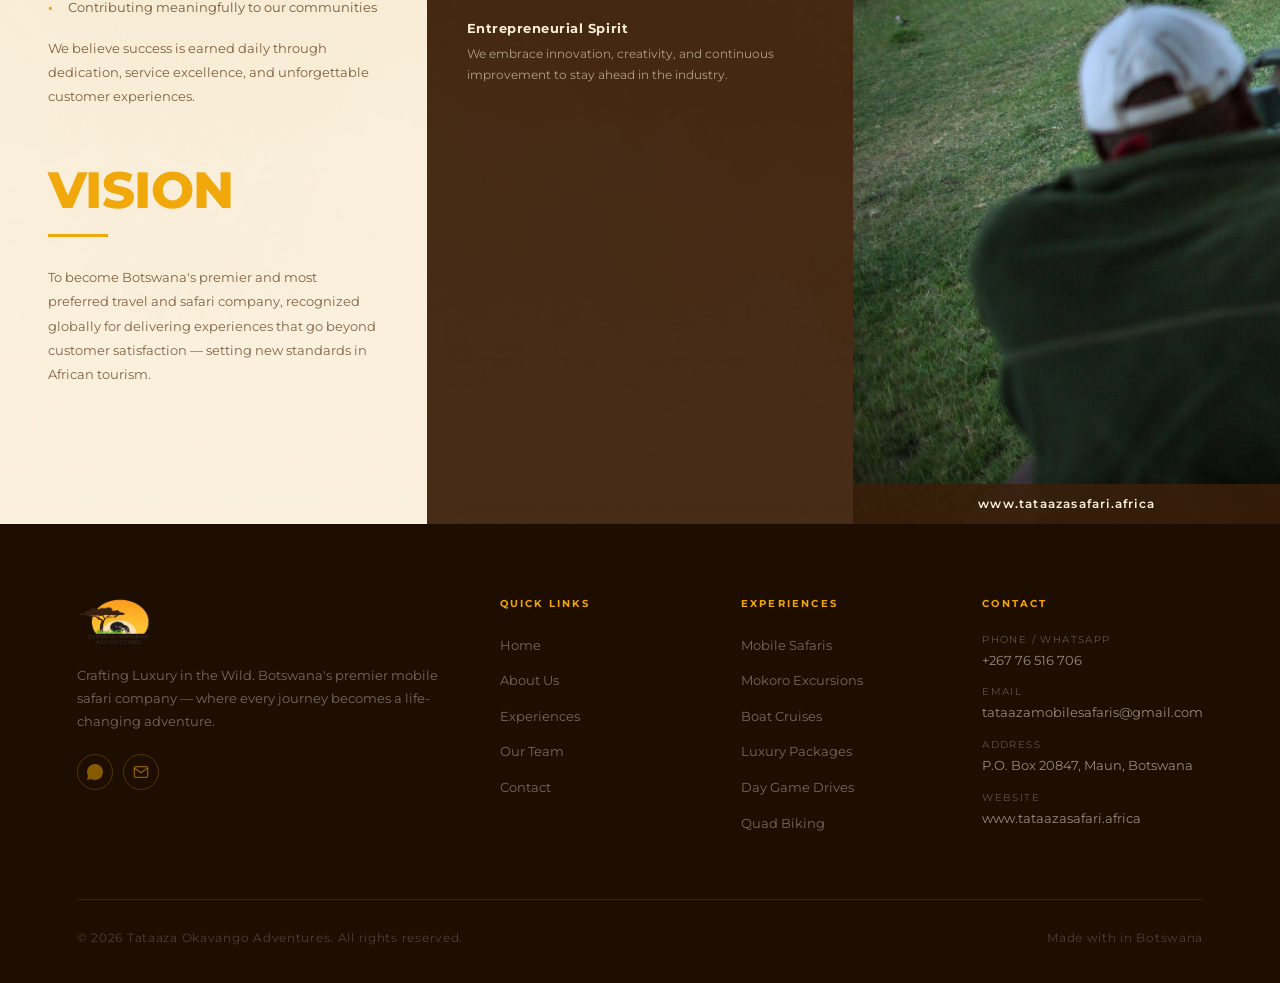
==== commit 2bdfd2cf: "update" ====
--- a/about.html
+++ b/about.html
@@ -15,15 +15,15 @@
 
 <!-- NAV -->
 <nav id="main-nav">
-  <a href="index.html" class="nav-logo">
+  <a href="/" class="nav-logo">
     <img src="images/01_logo.png" alt="Tataaza Okavango Adventures Logo">
   </a>
   <ul class="nav-links">
-    <li><a href="about.html">About</a></li>
-    <li><a href="experiences.html">Experiences</a></li>
-    <li><a href="team.html">Our Team</a></li>
-    <li><a href="contact.html">Contact</a></li>
-    <li><a href="booking.html" class="nav-cta">Book Now</a></li>
+    <li><a href="about">About</a></li>
+    <li><a href="experiences">Experiences</a></li>
+    <li><a href="team">Our Team</a></li>
+    <li><a href="contact">Contact</a></li>
+    <li><a href="booking" class="nav-cta">Book Now</a></li>
   </ul>
   <button class="nav-hamburger" id="hamburger" aria-label="Menu">
     <span></span><span></span><span></span>
@@ -137,22 +137,22 @@
     <div>
       <div class="footer-col-title">Quick Links</div>
       <ul class="footer-links">
-        <li><a href="index.html">Home</a></li>
-        <li><a href="about.html">About Us</a></li>
-        <li><a href="experiences.html">Experiences</a></li>
-        <li><a href="team.html">Our Team</a></li>
-        <li><a href="contact.html">Contact</a></li>
+        <li><a href="/">Home</a></li>
+        <li><a href="about">About Us</a></li>
+        <li><a href="experiences">Experiences</a></li>
+        <li><a href="team">Our Team</a></li>
+        <li><a href="contact">Contact</a></li>
       </ul>
     </div>
     <div>
       <div class="footer-col-title">Experiences</div>
       <ul class="footer-links">
-        <li><a href="booking.html">Mobile Safaris</a></li>
-        <li><a href="booking.html">Mokoro Excursions</a></li>
-        <li><a href="booking.html">Boat Cruises</a></li>
-        <li><a href="booking.html">Luxury Packages</a></li>
-        <li><a href="booking.html">Day Game Drives</a></li>
-        <li><a href="booking.html">Quad Biking</a></li>
+        <li><a href="booking">Mobile Safaris</a></li>
+        <li><a href="booking">Mokoro Excursions</a></li>
+        <li><a href="booking">Boat Cruises</a></li>
+        <li><a href="booking">Luxury Packages</a></li>
+        <li><a href="booking">Day Game Drives</a></li>
+        <li><a href="booking">Quad Biking</a></li>
       </ul>
     </div>
     <div>
@@ -165,7 +165,7 @@
   </div>
   <div class="footer-bottom">
     <p>&copy; 2026 Tataaza Okavango Adventures. All rights reserved.</p>
-    <p>Made with <span>♥</span> in Botswana</p>
+    <p>Made with in Botswana</p>
   </div>
 </footer>
 
